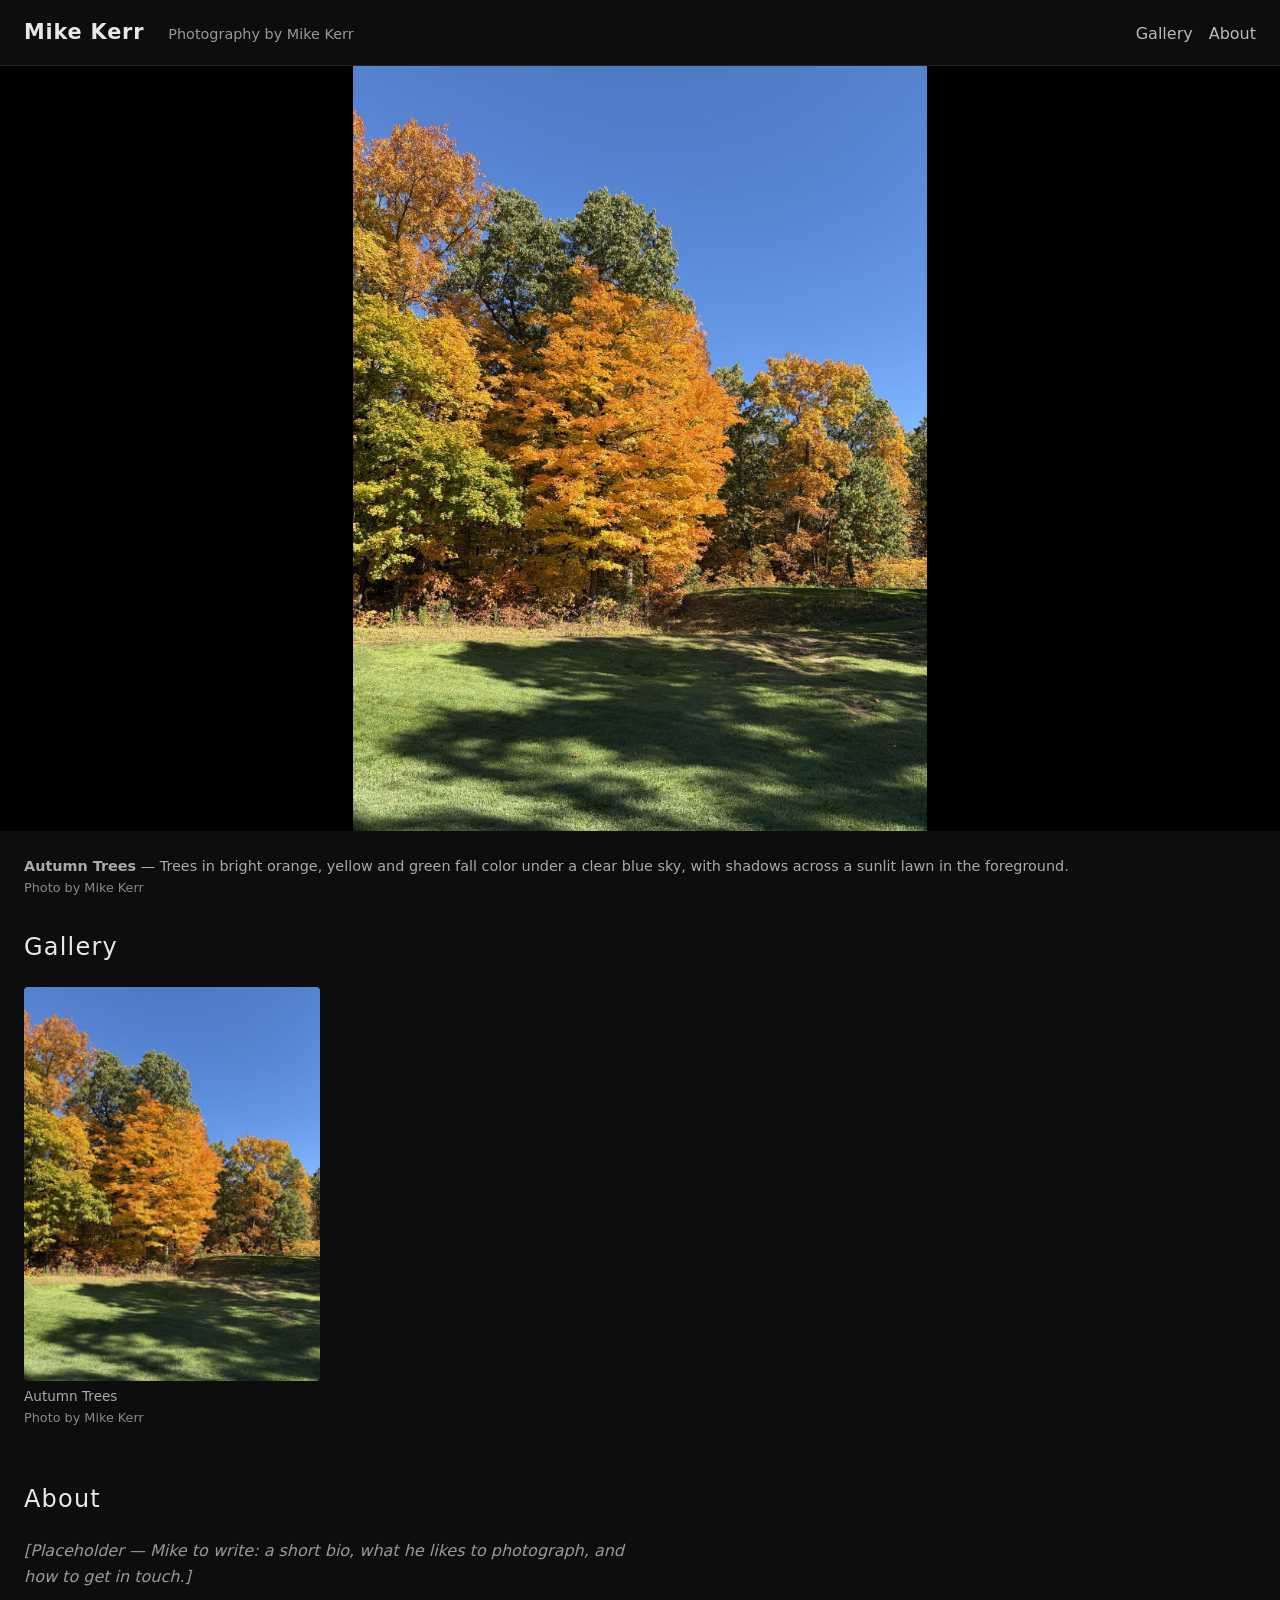
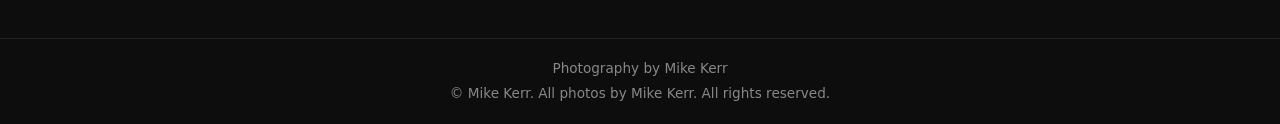
==== index.html @ 6bbbe8a0 "Mike Kerr photography site v1" ====
<!doctype html>
<html lang="en">
<head>
<meta charset="utf-8">
<meta name="viewport" content="width=device-width, initial-scale=1">
<title>Mike Kerr Photography</title>
<meta name="description" content="Photography by Mike Kerr">
<link rel="stylesheet" href="style.css">
</head>
<body>
<header class="site-header">
  <a class="brand" href="./">Mike Kerr</a>
  <span class="credit">Photography by Mike Kerr</span>
  <nav><a href="#gallery">Gallery</a><a href="#about">About</a></nav>
</header>
<main>
  <section class="hero" id="hero" aria-label="Featured photo"></section>
  <section id="gallery" aria-labelledby="gallery-h">
    <h2 id="gallery-h">Gallery</h2>
    <ul class="grid" id="grid"></ul>
  </section>
  <section id="about" class="about" aria-labelledby="about-h">
    <h2 id="about-h">About</h2>
    <p class="placeholder">[Placeholder — Mike to write: a short bio, what he likes to photograph, and how to get in touch.]</p>
  </section>
</main>
<footer class="site-footer">
  <p>Photography by Mike Kerr</p>
  <p>© Mike Kerr. All photos by Mike Kerr. All rights reserved.</p>
</footer>
<div class="lightbox" id="lightbox" role="dialog" aria-modal="true" aria-label="Photo viewer" hidden>
  <button class="lb-close" aria-label="Close (Esc)">×</button>
  <button class="lb-prev" aria-label="Previous photo">‹</button>
  <figure>
    <img id="lb-img" alt="">
    <figcaption><strong id="lb-title"></strong> <span id="lb-cap"></span><span class="by">Photo by Mike Kerr</span></figcaption>
  </figure>
  <button class="lb-next" aria-label="Next photo">›</button>
</div>
<script src="photos.js"></script>
<script src="app.js"></script>
</body>
</html>
---- style.css ----
*{box-sizing:border-box}
html{scroll-behavior:smooth}
body{margin:0;background:#0d0d0d;color:#e8e8e8;font:16px/1.6 system-ui,-apple-system,"Segoe UI",Roboto,sans-serif}
a{color:#e8e8e8}
.site-header{display:flex;flex-wrap:wrap;align-items:baseline;gap:.5rem 1.5rem;padding:1rem 1.5rem;border-bottom:1px solid #222}
.brand{font-size:1.3rem;font-weight:600;text-decoration:none;letter-spacing:.04em}
.credit{color:#999;font-size:.9rem}
nav{margin-left:auto;display:flex;gap:1rem}
nav a{text-decoration:none;color:#bbb}nav a:hover{color:#fff}
.hero{margin:0}
.hero button{all:unset;display:block;cursor:zoom-in;width:100%}
.hero img{display:block;width:100%;max-height:85vh;object-fit:contain;background:#000}
.hero .cap{padding:.6rem 1.5rem;color:#aaa;font-size:.9rem}
section h2{font-weight:500;letter-spacing:.05em;padding:0 1.5rem}
.grid{list-style:none;margin:0;padding:0 1.5rem 2rem;display:grid;grid-template-columns:repeat(auto-fill,minmax(260px,1fr));gap:1rem}
.grid button{all:unset;cursor:zoom-in;display:block;width:100%}
.grid button:focus-visible,.hero button:focus-visible{outline:2px solid #fff;outline-offset:3px}
.grid img{display:block;width:100%;aspect-ratio:3/4;object-fit:cover;border-radius:4px}
.grid .meta{font-size:.85rem;color:#aaa;padding-top:.3rem}
.by{display:block;color:#888;font-size:.8rem}
.about{max-width:42rem;padding-bottom:2rem}.about p{padding:0 1.5rem}
.placeholder{color:#999;font-style:italic}
.site-footer{border-top:1px solid #222;padding:1rem 1.5rem;color:#888;font-size:.85rem;text-align:center}
.site-footer p{margin:.2rem 0}
.lightbox{position:fixed;inset:0;background:rgba(0,0,0,.95);display:flex;align-items:center;justify-content:center;z-index:10}
.lightbox[hidden]{display:none}
.lightbox figure{margin:0;max-width:92vw;text-align:center}
.lightbox img{max-width:92vw;max-height:82vh;object-fit:contain}
.lightbox figcaption{color:#ccc;font-size:.9rem;padding-top:.5rem}
.lightbox button{position:absolute;background:none;border:0;color:#fff;font-size:2.5rem;cursor:pointer;padding:.5rem 1rem}
.lightbox button:focus-visible{outline:2px solid #fff}
.lb-close{top:.5rem;right:.5rem}.lb-prev{left:.5rem}.lb-next{right:.5rem}
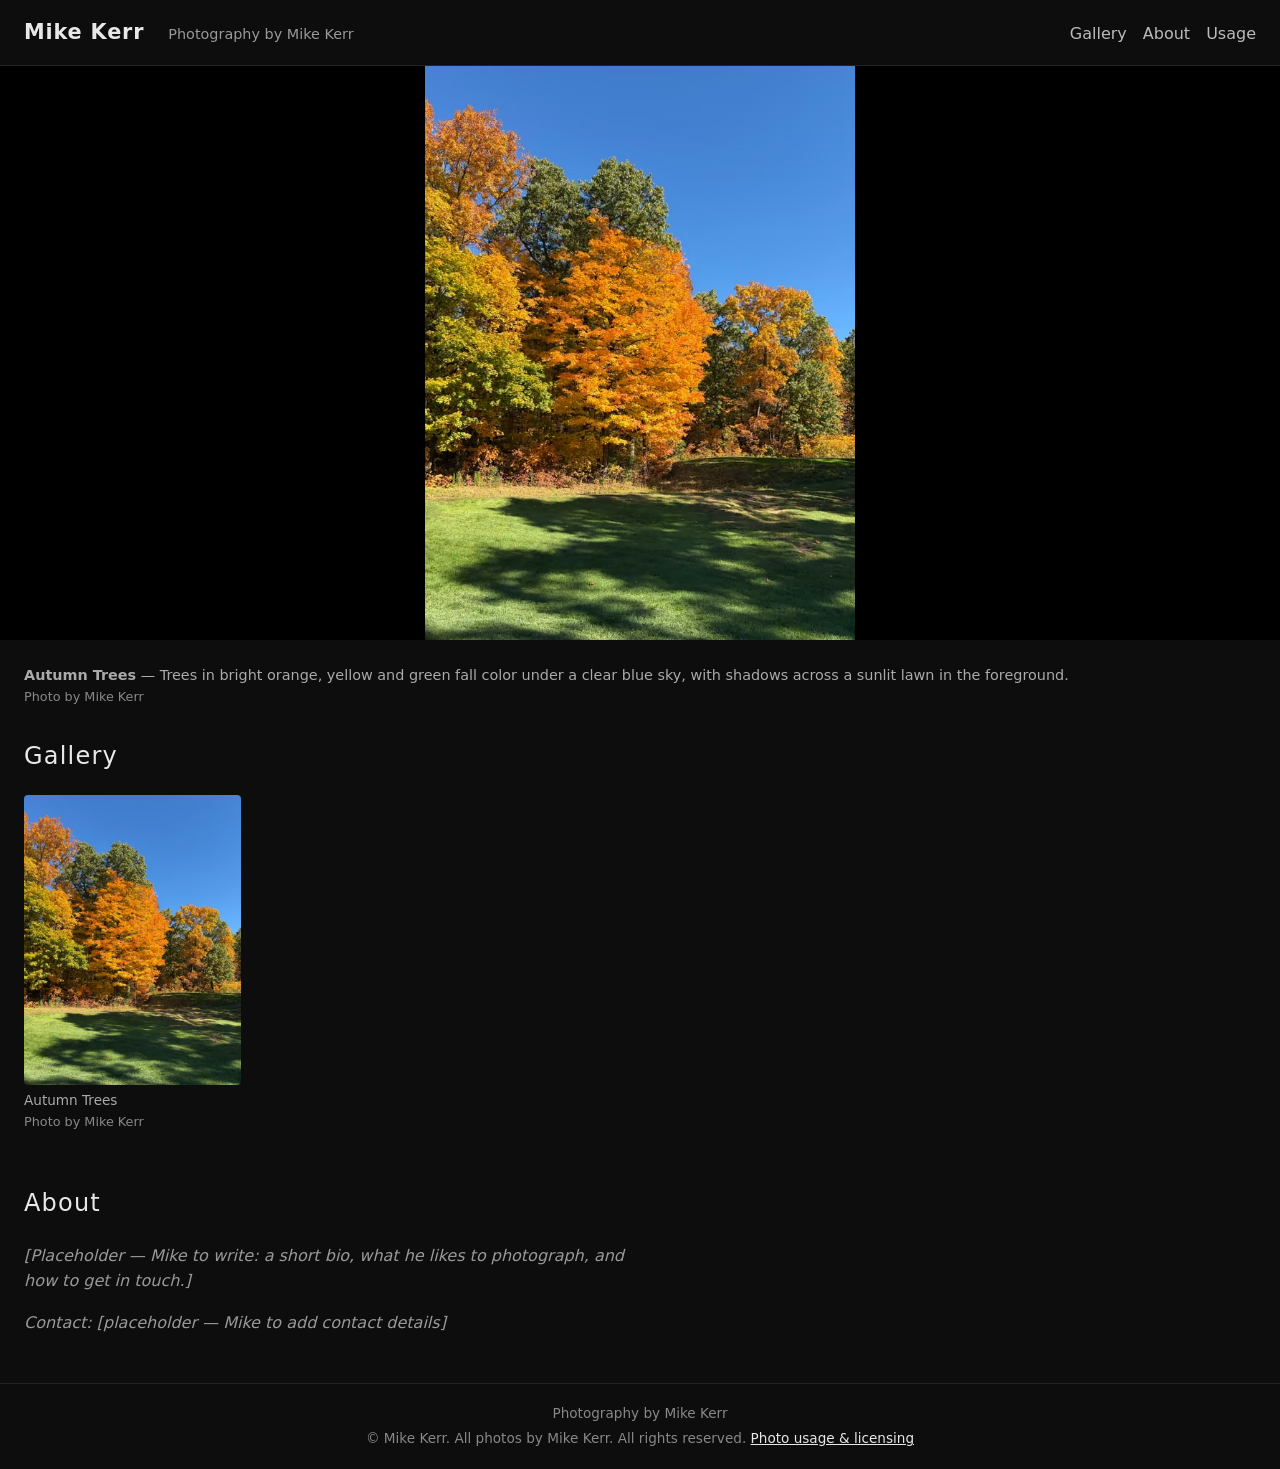
==== commit bf18ad25: "Responsive AVIF/WebP images, metadata, SEO/OG/JSON-LD, dialog lightbox, justified grid, usage page, " ====
--- a/index.html
+++ b/index.html
@@ -3,40 +3,111 @@
 <head>
 <meta charset="utf-8">
 <meta name="viewport" content="width=device-width, initial-scale=1">
-<title>Mike Kerr Photography</title>
-<meta name="description" content="Photography by Mike Kerr">
+<title>Mike Kerr Photography — Photo Portfolio</title>
+<meta name="description" content="Photo portfolio of Mike Kerr. Browse the gallery of photographs by Mike Kerr.">
+<meta name="author" content="Mike Kerr">
+<link rel="canonical" href="https://kjt8bhsyh6-sketch.github.io/mike-kerr-photo/">
+<link rel="icon" href="favicon.svg" type="image/svg+xml">
+<meta property="og:type" content="website">
+<meta property="og:site_name" content="Mike Kerr Photography">
+<meta property="og:title" content="Mike Kerr Photography">
+<meta property="og:description" content="Photo portfolio of Mike Kerr.">
+<meta property="og:url" content="https://kjt8bhsyh6-sketch.github.io/mike-kerr-photo/">
+<meta property="og:image" content="https://kjt8bhsyh6-sketch.github.io/mike-kerr-photo/photos/first-og.jpg">
+<meta property="og:image:width" content="1200">
+<meta property="og:image:height" content="630">
+<meta property="og:image:alt" content="A stand of tall trees in orange, yellow and green autumn leaves against a deep blue sky, above a green lawn partly in shade.">
+<meta name="twitter:card" content="summary_large_image">
+<meta name="twitter:title" content="Mike Kerr Photography">
+<meta name="twitter:description" content="Photo portfolio of Mike Kerr.">
+<meta name="twitter:image" content="https://kjt8bhsyh6-sketch.github.io/mike-kerr-photo/photos/first-og.jpg">
+<link rel="preload" as="image" type="image/avif" imagesrcset="photos/first-800.avif 800w, photos/first-1200.avif 1200w, photos/first-1600.avif 1600w, photos/first-2000.avif 2000w" imagesizes="min(100vw, calc(85vh * 0.7500))" fetchpriority="high">
 <link rel="stylesheet" href="style.css">
+<!-- BUILD:jsonld -->
+<script type="application/ld+json">
+{
+ "@context": "https://schema.org",
+ "@graph": [
+  {
+   "@type": "Person",
+   "@id": "https://kjt8bhsyh6-sketch.github.io/mike-kerr-photo/#mike-kerr",
+   "name": "Mike Kerr",
+   "url": "https://kjt8bhsyh6-sketch.github.io/mike-kerr-photo/"
+  },
+  {
+   "@type": "WebSite",
+   "@id": "https://kjt8bhsyh6-sketch.github.io/mike-kerr-photo/#site",
+   "url": "https://kjt8bhsyh6-sketch.github.io/mike-kerr-photo/",
+   "name": "Mike Kerr Photography",
+   "author": {
+    "@id": "https://kjt8bhsyh6-sketch.github.io/mike-kerr-photo/#mike-kerr"
+   }
+  },
+  {
+   "@type": "ImageObject",
+   "contentUrl": "https://kjt8bhsyh6-sketch.github.io/mike-kerr-photo/photos/first-2000.jpg",
+   "url": "https://kjt8bhsyh6-sketch.github.io/mike-kerr-photo/#autumn-trees",
+   "name": "Autumn Trees",
+   "caption": "Trees in bright orange, yellow and green fall color under a clear blue sky, with shadows across a sunlit lawn in the foreground.",
+   "description": "A stand of tall trees in orange, yellow and green autumn leaves against a deep blue sky, above a green lawn partly in shade.",
+   "width": 1500,
+   "height": 2000,
+   "creator": {
+    "@id": "https://kjt8bhsyh6-sketch.github.io/mike-kerr-photo/#mike-kerr",
+    "@type": "Person",
+    "name": "Mike Kerr"
+   },
+   "creditText": "Mike Kerr",
+   "copyrightNotice": "© Mike Kerr. All rights reserved.",
+   "copyrightHolder": {
+    "@id": "https://kjt8bhsyh6-sketch.github.io/mike-kerr-photo/#mike-kerr"
+   },
+   "license": "https://kjt8bhsyh6-sketch.github.io/mike-kerr-photo/usage.html",
+   "acquireLicensePage": "https://kjt8bhsyh6-sketch.github.io/mike-kerr-photo/usage.html"
+  }
+ ]
+}
+</script>
+<!-- /BUILD:jsonld -->
 </head>
 <body>
 <header class="site-header">
   <a class="brand" href="./">Mike Kerr</a>
   <span class="credit">Photography by Mike Kerr</span>
-  <nav><a href="#gallery">Gallery</a><a href="#about">About</a></nav>
+  <nav><a href="#gallery">Gallery</a><a href="#about">About</a><a href="usage.html">Usage</a></nav>
 </header>
 <main>
   <section class="hero" id="hero" aria-label="Featured photo"></section>
   <section id="gallery" aria-labelledby="gallery-h">
     <h2 id="gallery-h">Gallery</h2>
     <ul class="grid" id="grid"></ul>
+    <noscript>
+<div class="noscript-gallery">
+<!-- BUILD:noscript -->
+<figure id="autumn-trees"><picture><source type="image/avif" srcset="photos/first-800.avif 800w, photos/first-1200.avif 1200w, photos/first-1600.avif 1600w, photos/first-2000.avif 2000w" sizes="100vw"><source type="image/webp" srcset="photos/first-800.webp 800w, photos/first-1200.webp 1200w, photos/first-1600.webp 1600w, photos/first-2000.webp 2000w" sizes="100vw"><img src="photos/first-1200.jpg" srcset="photos/first-800.jpg 800w, photos/first-1200.jpg 1200w, photos/first-1600.jpg 1600w, photos/first-2000.jpg 2000w" sizes="100vw" width="1500" height="2000" alt="A stand of tall trees in orange, yellow and green autumn leaves against a deep blue sky, above a green lawn partly in shade."></picture><figcaption><strong>Autumn Trees</strong> — Trees in bright orange, yellow and green fall color under a clear blue sky, with shadows across a sunlit lawn in the foreground. Photo by Mike Kerr.</figcaption></figure>
+<!-- /BUILD:noscript -->
+</div>
+    </noscript>
   </section>
   <section id="about" class="about" aria-labelledby="about-h">
     <h2 id="about-h">About</h2>
     <p class="placeholder">[Placeholder — Mike to write: a short bio, what he likes to photograph, and how to get in touch.]</p>
+    <p class="placeholder">Contact: [placeholder — Mike to add contact details]</p>
   </section>
 </main>
 <footer class="site-footer">
   <p>Photography by Mike Kerr</p>
-  <p>© Mike Kerr. All photos by Mike Kerr. All rights reserved.</p>
+  <p>© Mike Kerr. All photos by Mike Kerr. All rights reserved. <a href="usage.html">Photo usage &amp; licensing</a></p>
 </footer>
-<div class="lightbox" id="lightbox" role="dialog" aria-modal="true" aria-label="Photo viewer" hidden>
-  <button class="lb-close" aria-label="Close (Esc)">×</button>
-  <button class="lb-prev" aria-label="Previous photo">‹</button>
+<dialog class="lightbox" id="lightbox" aria-label="Photo viewer">
+  <button class="lb-close" type="button" aria-label="Close (Esc)">×</button>
+  <button class="lb-prev" type="button" aria-label="Previous photo">‹</button>
   <figure>
-    <img id="lb-img" alt="">
-    <figcaption><strong id="lb-title"></strong> <span id="lb-cap"></span><span class="by">Photo by Mike Kerr</span></figcaption>
+    <picture id="lb-pic"></picture>
+    <figcaption><strong id="lb-title"></strong> <span id="lb-cap"></span><span class="by">Photo by Mike Kerr · © Mike Kerr</span></figcaption>
   </figure>
-  <button class="lb-next" aria-label="Next photo">›</button>
-</div>
+  <button class="lb-next" type="button" aria-label="Next photo">›</button>
+</dialog>
 <script src="photos.js"></script>
 <script src="app.js"></script>
 </body>
--- a/style.css
+++ b/style.css
@@ -8,25 +8,36 @@
 nav{margin-left:auto;display:flex;gap:1rem}
 nav a{text-decoration:none;color:#bbb}nav a:hover{color:#fff}
 .hero{margin:0}
-.hero button{all:unset;display:block;cursor:zoom-in;width:100%}
-.hero img{display:block;width:100%;max-height:85vh;object-fit:contain;background:#000}
+.hero a{display:block;cursor:zoom-in;background:#000}
+.hero picture{display:block}
+.hero img{display:block;margin:0 auto;width:auto;max-width:100%;height:auto;max-height:85vh}
 .hero .cap{padding:.6rem 1.5rem;color:#aaa;font-size:.9rem}
 section h2{font-weight:500;letter-spacing:.05em;padding:0 1.5rem}
-.grid{list-style:none;margin:0;padding:0 1.5rem 2rem;display:grid;grid-template-columns:repeat(auto-fill,minmax(260px,1fr));gap:1rem}
-.grid button{all:unset;cursor:zoom-in;display:block;width:100%}
-.grid button:focus-visible,.hero button:focus-visible{outline:2px solid #fff;outline-offset:3px}
-.grid img{display:block;width:100%;aspect-ratio:3/4;object-fit:cover;border-radius:4px}
+/* Justified rows: each tile grows in proportion to its aspect ratio, so nothing is cropped. */
+.grid{list-style:none;margin:0;padding:0 1.5rem 2rem;display:flex;flex-wrap:wrap;gap:1rem}
+.grid li{flex:calc(var(--ar,1)*100) 1 calc(var(--ar,1)*280px);min-width:0}
+.grid li.spacer{flex:10000 1 0;height:0}
+.grid a{display:block;cursor:zoom-in}
+.grid a:focus-visible,.hero a:focus-visible{outline:2px solid #fff;outline-offset:3px}
+.grid img{display:block;width:100%;height:auto;border-radius:4px;background:#1a1a1a}
+@media (max-width:600px){.grid li{flex-basis:100%}}
 .grid .meta{font-size:.85rem;color:#aaa;padding-top:.3rem}
 .by{display:block;color:#888;font-size:.8rem}
 .about{max-width:42rem;padding-bottom:2rem}.about p{padding:0 1.5rem}
 .placeholder{color:#999;font-style:italic}
 .site-footer{border-top:1px solid #222;padding:1rem 1.5rem;color:#888;font-size:.85rem;text-align:center}
 .site-footer p{margin:.2rem 0}
-.lightbox{position:fixed;inset:0;background:rgba(0,0,0,.95);display:flex;align-items:center;justify-content:center;z-index:10}
-.lightbox[hidden]{display:none}
+.lightbox{border:0;padding:0;margin:0;width:100vw;height:100vh;max-width:none;max-height:none;background:rgba(0,0,0,.95);color:#ccc}
+.lightbox[open]{display:flex;align-items:center;justify-content:center}
+.lightbox::backdrop{background:rgba(0,0,0,.9)}
 .lightbox figure{margin:0;max-width:92vw;text-align:center}
-.lightbox img{max-width:92vw;max-height:82vh;object-fit:contain}
+.lightbox picture{display:block}
+.lightbox img{display:block;margin:0 auto;width:auto;height:auto;max-width:92vw;max-height:82vh}
 .lightbox figcaption{color:#ccc;font-size:.9rem;padding-top:.5rem}
-.lightbox button{position:absolute;background:none;border:0;color:#fff;font-size:2.5rem;cursor:pointer;padding:.5rem 1rem}
+.lightbox button{position:absolute;background:none;border:0;color:#fff;font-size:2.5rem;cursor:pointer;padding:.5rem 1rem;z-index:1}
 .lightbox button:focus-visible{outline:2px solid #fff}
 .lb-close{top:.5rem;right:.5rem}.lb-prev{left:.5rem}.lb-next{right:.5rem}
+.noscript-gallery{padding:0 1.5rem}.noscript-gallery img{display:block;max-width:100%;height:auto}
+.noscript-gallery figcaption{color:#aaa;font-size:.9rem;padding:.4rem 0 1.5rem}
+h1{font-weight:500;padding:0 1.5rem}main.about h2{padding:0}main.about{padding:0 1.5rem 2rem}main.about p,main.about h1{padding:0}
+@media (prefers-reduced-motion:reduce){html{scroll-behavior:auto}}
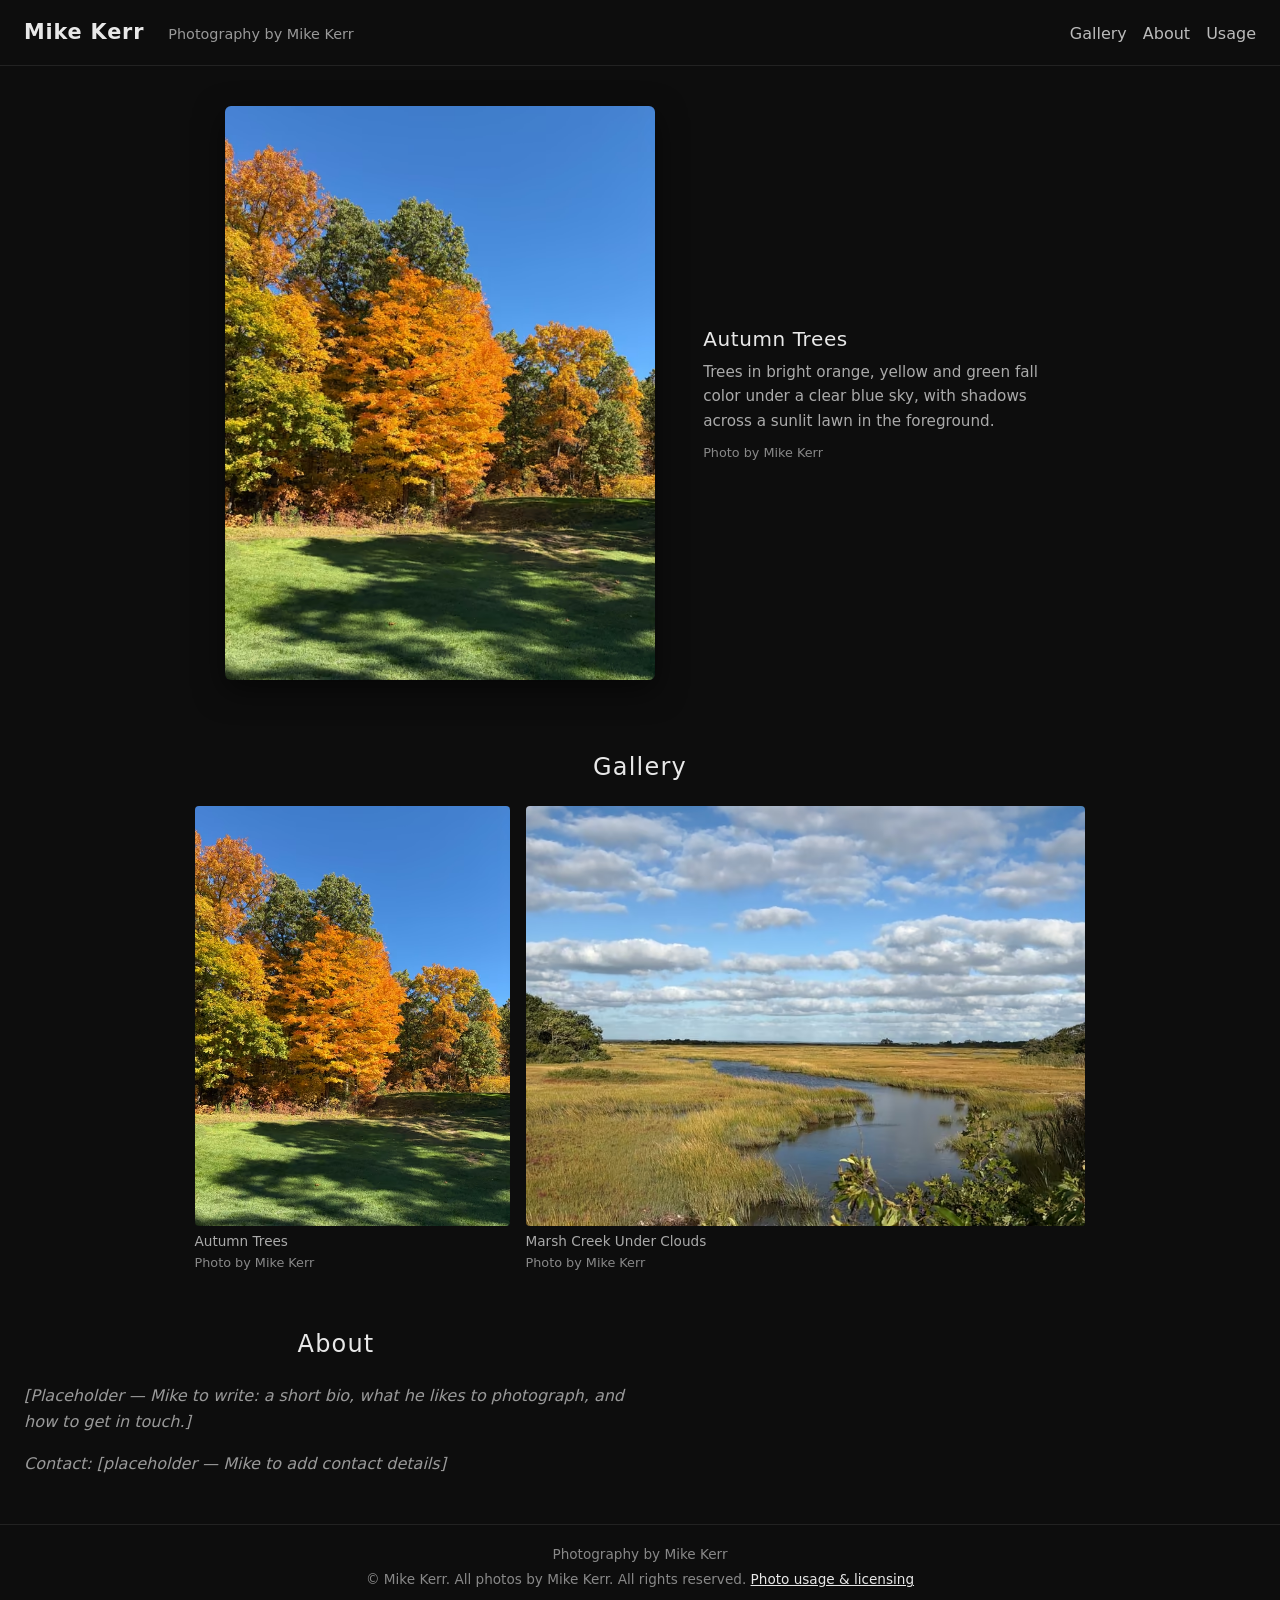
==== commit d6e016b9: "Add photo: Marsh Creek Under Clouds" ====
--- a/index.html
+++ b/index.html
@@ -64,6 +64,28 @@
    },
    "license": "https://kjt8bhsyh6-sketch.github.io/mike-kerr-photo/usage.html",
    "acquireLicensePage": "https://kjt8bhsyh6-sketch.github.io/mike-kerr-photo/usage.html"
+  },
+  {
+   "@type": "ImageObject",
+   "contentUrl": "https://kjt8bhsyh6-sketch.github.io/mike-kerr-photo/photos/img-0053-2000.jpg",
+   "url": "https://kjt8bhsyh6-sketch.github.io/mike-kerr-photo/#marsh-creek-under-clouds",
+   "name": "Marsh Creek Under Clouds",
+   "caption": "A winding creek cuts through golden-green marsh grass beneath a wide blue sky full of white clouds.",
+   "description": "A calm blue creek curving through tall golden and green grasses toward a distant flat horizon, under a blue sky with rows of puffy white clouds, with leafy shrubs in the foreground and trees at the edges.",
+   "width": 2000,
+   "height": 1500,
+   "creator": {
+    "@id": "https://kjt8bhsyh6-sketch.github.io/mike-kerr-photo/#mike-kerr",
+    "@type": "Person",
+    "name": "Mike Kerr"
+   },
+   "creditText": "Mike Kerr",
+   "copyrightNotice": "© Mike Kerr. All rights reserved.",
+   "copyrightHolder": {
+    "@id": "https://kjt8bhsyh6-sketch.github.io/mike-kerr-photo/#mike-kerr"
+   },
+   "license": "https://kjt8bhsyh6-sketch.github.io/mike-kerr-photo/usage.html",
+   "acquireLicensePage": "https://kjt8bhsyh6-sketch.github.io/mike-kerr-photo/usage.html"
   }
  ]
 }
@@ -85,6 +107,7 @@
 <div class="noscript-gallery">
 <!-- BUILD:noscript -->
 <figure id="autumn-trees"><picture><source type="image/avif" srcset="photos/first-800.avif 800w, photos/first-1200.avif 1200w, photos/first-1600.avif 1600w, photos/first-2000.avif 2000w" sizes="100vw"><source type="image/webp" srcset="photos/first-800.webp 800w, photos/first-1200.webp 1200w, photos/first-1600.webp 1600w, photos/first-2000.webp 2000w" sizes="100vw"><img src="photos/first-1200.jpg" srcset="photos/first-800.jpg 800w, photos/first-1200.jpg 1200w, photos/first-1600.jpg 1600w, photos/first-2000.jpg 2000w" sizes="100vw" width="1500" height="2000" alt="A stand of tall trees in orange, yellow and green autumn leaves against a deep blue sky, above a green lawn partly in shade."></picture><figcaption><strong>Autumn Trees</strong> — Trees in bright orange, yellow and green fall color under a clear blue sky, with shadows across a sunlit lawn in the foreground. Photo by Mike Kerr.</figcaption></figure>
+<figure id="marsh-creek-under-clouds"><picture><source type="image/avif" srcset="photos/img-0053-800.avif 800w, photos/img-0053-1200.avif 1200w, photos/img-0053-1600.avif 1600w, photos/img-0053-2000.avif 2000w" sizes="100vw"><source type="image/webp" srcset="photos/img-0053-800.webp 800w, photos/img-0053-1200.webp 1200w, photos/img-0053-1600.webp 1600w, photos/img-0053-2000.webp 2000w" sizes="100vw"><img src="photos/img-0053-1200.jpg" srcset="photos/img-0053-800.jpg 800w, photos/img-0053-1200.jpg 1200w, photos/img-0053-1600.jpg 1600w, photos/img-0053-2000.jpg 2000w" sizes="100vw" width="2000" height="1500" alt="A calm blue creek curving through tall golden and green grasses toward a distant flat horizon, under a blue sky with rows of puffy white clouds, with leafy shrubs in the foreground and trees at the edges."></picture><figcaption><strong>Marsh Creek Under Clouds</strong> — A winding creek cuts through golden-green marsh grass beneath a wide blue sky full of white clouds. Photo by Mike Kerr.</figcaption></figure>
 <!-- /BUILD:noscript -->
 </div>
     </noscript>
--- a/style.css
+++ b/style.css
@@ -7,20 +7,26 @@
 .credit{color:#999;font-size:.9rem}
 nav{margin-left:auto;display:flex;gap:1rem}
 nav a{text-decoration:none;color:#bbb}nav a:hover{color:#fff}
-.hero{margin:0}
-.hero a{display:block;cursor:zoom-in;background:#000}
+/* Hero: framed photo on the page background; portrait photos get text beside them on wide screens. */
+.hero{margin:0 auto;padding:2.5rem 1.5rem 3rem;max-width:1200px;display:flex;flex-direction:column;align-items:center;gap:1.25rem}
+.hero a{display:block;cursor:zoom-in;border-radius:6px;overflow:hidden;box-shadow:0 10px 30px rgba(0,0,0,.55);line-height:0}
 .hero picture{display:block}
-.hero img{display:block;margin:0 auto;width:auto;max-width:100%;height:auto;max-height:85vh}
-.hero .cap{padding:.6rem 1.5rem;color:#aaa;font-size:.9rem}
-section h2{font-weight:500;letter-spacing:.05em;padding:0 1.5rem}
+.hero img{display:block;width:auto;max-width:100%;height:auto;max-height:85vh;background:#1a1a1a}
+.hero .cap{margin:0;max-width:40rem;text-align:center;color:#aaa;font-size:.95rem}
+.hero .cap strong{display:block;color:#e8e8e8;font-size:1.25rem;font-weight:500;letter-spacing:.03em;margin-bottom:.3rem}
+.hero .cap .by{margin-top:.6rem}
+@media (min-width:900px){
+  .hero.portrait{flex-direction:row;justify-content:center;gap:3rem}
+  .hero.portrait .cap{text-align:left;max-width:22rem}
+}
+section h2{text-align:center;font-weight:500;letter-spacing:.05em;padding:0 1.5rem}
 /* Justified rows: each tile grows in proportion to its aspect ratio, so nothing is cropped. */
-.grid{list-style:none;margin:0;padding:0 1.5rem 2rem;display:flex;flex-wrap:wrap;gap:1rem}
-.grid li{flex:calc(var(--ar,1)*100) 1 calc(var(--ar,1)*280px);min-width:0}
-.grid li.spacer{flex:10000 1 0;height:0}
+.grid{list-style:none;margin:0 auto;padding:0 1.5rem 2rem;max-width:1400px;display:flex;flex-wrap:wrap;justify-content:center;gap:1rem}
+.grid li{flex:calc(var(--ar,1)*100) 1 calc(var(--ar,1)*280px);max-width:calc(var(--ar,1)*420px);min-width:0}
 .grid a{display:block;cursor:zoom-in}
 .grid a:focus-visible,.hero a:focus-visible{outline:2px solid #fff;outline-offset:3px}
 .grid img{display:block;width:100%;height:auto;border-radius:4px;background:#1a1a1a}
-@media (max-width:600px){.grid li{flex-basis:100%}}
+@media (max-width:600px){.grid li{flex-basis:100%;max-width:100%}}
 .grid .meta{font-size:.85rem;color:#aaa;padding-top:.3rem}
 .by{display:block;color:#888;font-size:.8rem}
 .about{max-width:42rem;padding-bottom:2rem}.about p{padding:0 1.5rem}
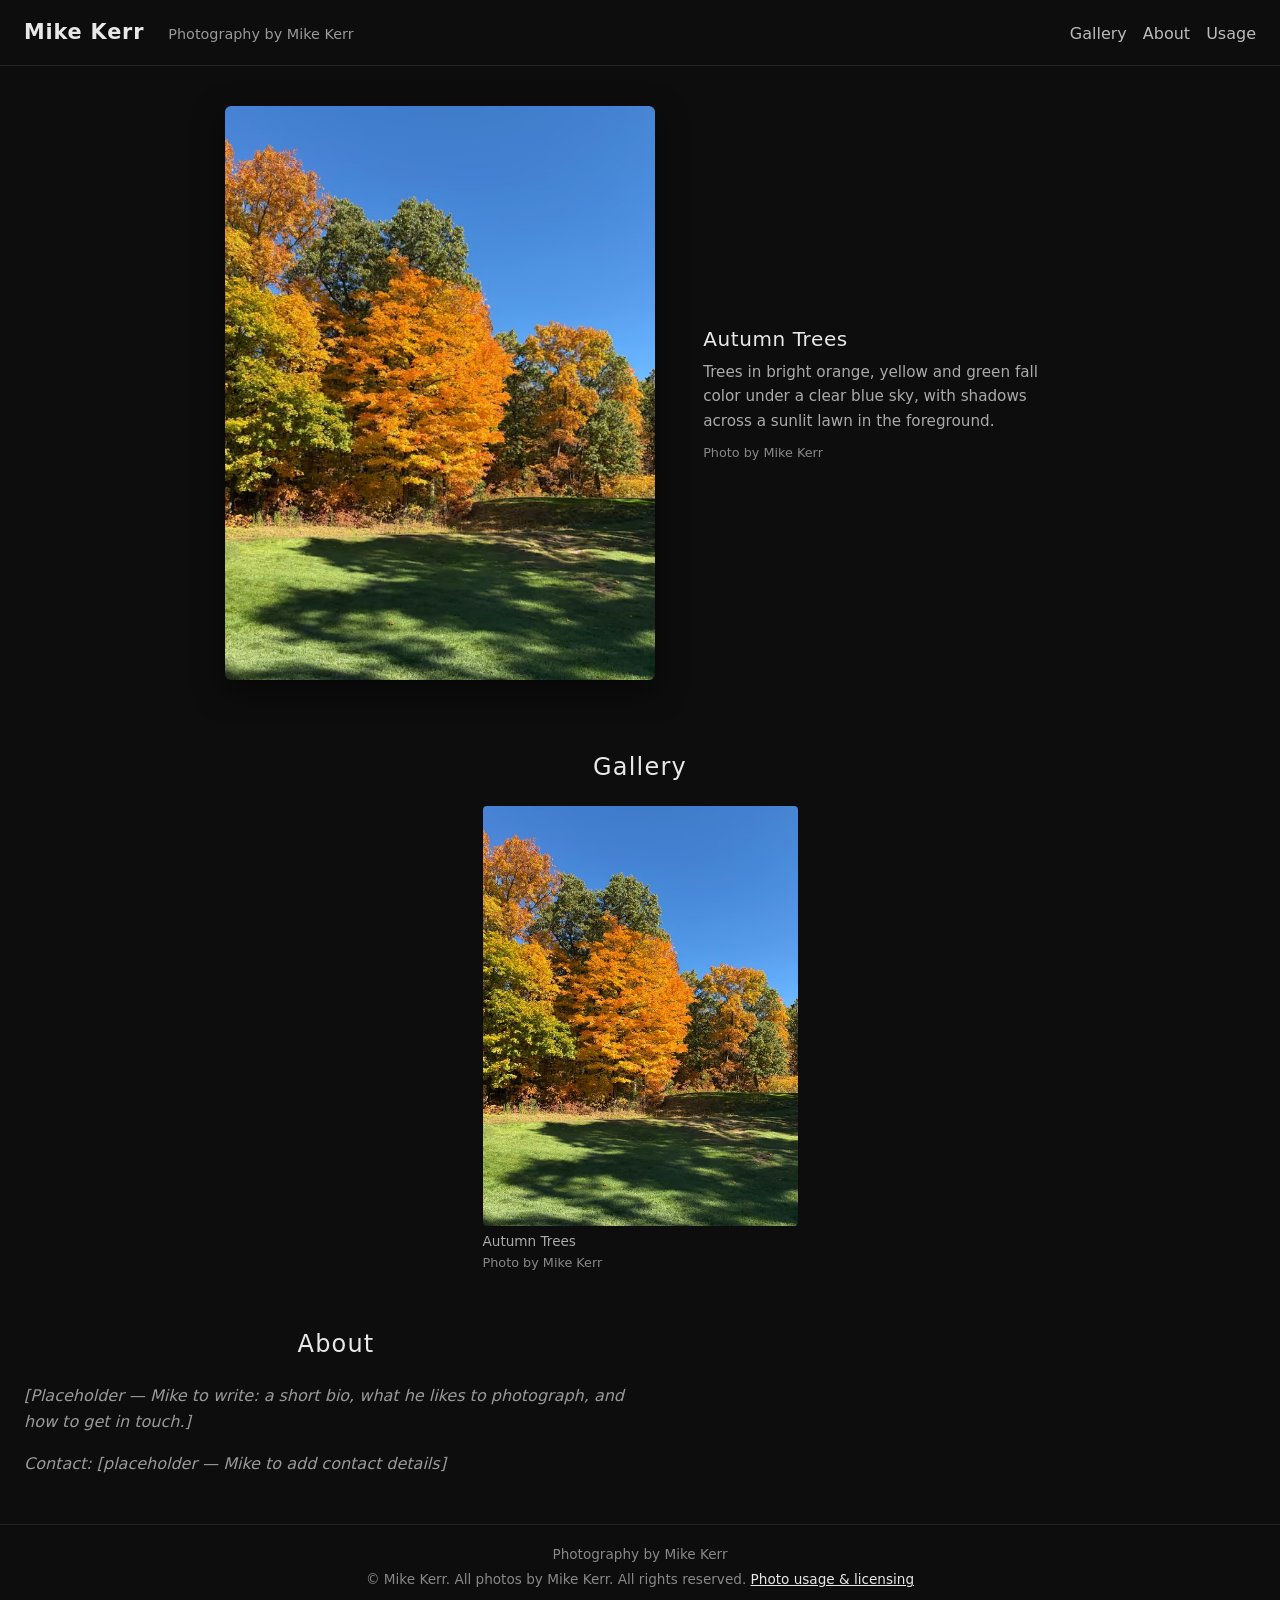
==== commit 142c9fcf: "Remove photo img-0053 (Marsh Creek) at owner's request" ====
--- a/index.html
+++ b/index.html
@@ -64,28 +64,6 @@
    },
    "license": "https://kjt8bhsyh6-sketch.github.io/mike-kerr-photo/usage.html",
    "acquireLicensePage": "https://kjt8bhsyh6-sketch.github.io/mike-kerr-photo/usage.html"
-  },
-  {
-   "@type": "ImageObject",
-   "contentUrl": "https://kjt8bhsyh6-sketch.github.io/mike-kerr-photo/photos/img-0053-2000.jpg",
-   "url": "https://kjt8bhsyh6-sketch.github.io/mike-kerr-photo/#marsh-creek-under-clouds",
-   "name": "Marsh Creek Under Clouds",
-   "caption": "A winding creek cuts through golden-green marsh grass beneath a wide blue sky full of white clouds.",
-   "description": "A calm blue creek curving through tall golden and green grasses toward a distant flat horizon, under a blue sky with rows of puffy white clouds, with leafy shrubs in the foreground and trees at the edges.",
-   "width": 2000,
-   "height": 1500,
-   "creator": {
-    "@id": "https://kjt8bhsyh6-sketch.github.io/mike-kerr-photo/#mike-kerr",
-    "@type": "Person",
-    "name": "Mike Kerr"
-   },
-   "creditText": "Mike Kerr",
-   "copyrightNotice": "© Mike Kerr. All rights reserved.",
-   "copyrightHolder": {
-    "@id": "https://kjt8bhsyh6-sketch.github.io/mike-kerr-photo/#mike-kerr"
-   },
-   "license": "https://kjt8bhsyh6-sketch.github.io/mike-kerr-photo/usage.html",
-   "acquireLicensePage": "https://kjt8bhsyh6-sketch.github.io/mike-kerr-photo/usage.html"
   }
  ]
 }
@@ -107,7 +85,6 @@
 <div class="noscript-gallery">
 <!-- BUILD:noscript -->
 <figure id="autumn-trees"><picture><source type="image/avif" srcset="photos/first-800.avif 800w, photos/first-1200.avif 1200w, photos/first-1600.avif 1600w, photos/first-2000.avif 2000w" sizes="100vw"><source type="image/webp" srcset="photos/first-800.webp 800w, photos/first-1200.webp 1200w, photos/first-1600.webp 1600w, photos/first-2000.webp 2000w" sizes="100vw"><img src="photos/first-1200.jpg" srcset="photos/first-800.jpg 800w, photos/first-1200.jpg 1200w, photos/first-1600.jpg 1600w, photos/first-2000.jpg 2000w" sizes="100vw" width="1500" height="2000" alt="A stand of tall trees in orange, yellow and green autumn leaves against a deep blue sky, above a green lawn partly in shade."></picture><figcaption><strong>Autumn Trees</strong> — Trees in bright orange, yellow and green fall color under a clear blue sky, with shadows across a sunlit lawn in the foreground. Photo by Mike Kerr.</figcaption></figure>
-<figure id="marsh-creek-under-clouds"><picture><source type="image/avif" srcset="photos/img-0053-800.avif 800w, photos/img-0053-1200.avif 1200w, photos/img-0053-1600.avif 1600w, photos/img-0053-2000.avif 2000w" sizes="100vw"><source type="image/webp" srcset="photos/img-0053-800.webp 800w, photos/img-0053-1200.webp 1200w, photos/img-0053-1600.webp 1600w, photos/img-0053-2000.webp 2000w" sizes="100vw"><img src="photos/img-0053-1200.jpg" srcset="photos/img-0053-800.jpg 800w, photos/img-0053-1200.jpg 1200w, photos/img-0053-1600.jpg 1600w, photos/img-0053-2000.jpg 2000w" sizes="100vw" width="2000" height="1500" alt="A calm blue creek curving through tall golden and green grasses toward a distant flat horizon, under a blue sky with rows of puffy white clouds, with leafy shrubs in the foreground and trees at the edges."></picture><figcaption><strong>Marsh Creek Under Clouds</strong> — A winding creek cuts through golden-green marsh grass beneath a wide blue sky full of white clouds. Photo by Mike Kerr.</figcaption></figure>
 <!-- /BUILD:noscript -->
 </div>
     </noscript>
